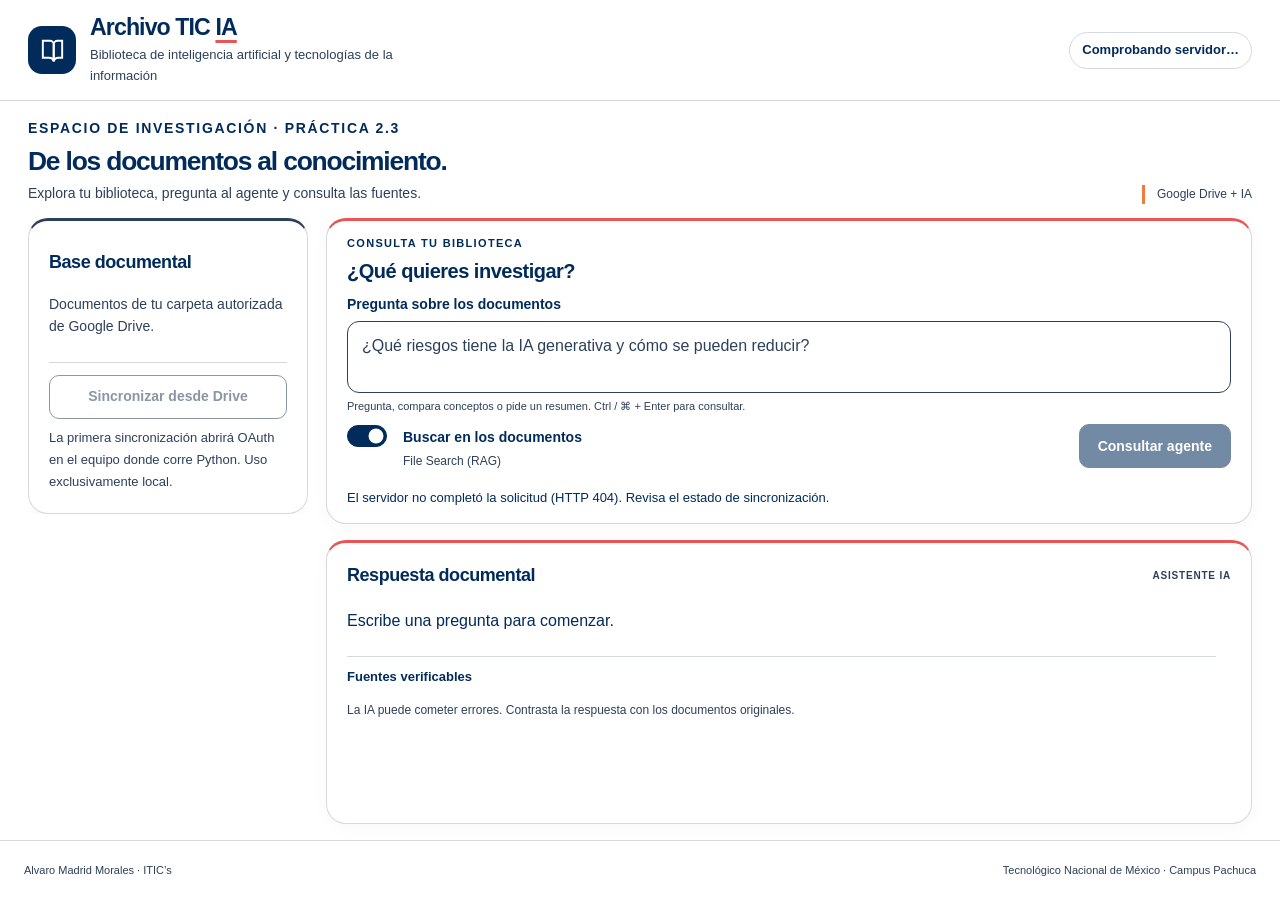
==== index.html @ 943d46ad "Remove account prompt from public UI and personalize academic footer" ====
<!doctype html>
<html lang="es">
<head>
  <meta charset="utf-8">
  <meta name="viewport" content="width=device-width, initial-scale=1">
  <meta name="color-scheme" content="light">
  <title>Archivo TIC IA | Agente documental</title>
  <link href="https://cdn.jsdelivr.net/npm/bootstrap@5.3.3/dist/css/bootstrap.min.css" rel="stylesheet">
  <link href="/assets/css/styles.css" rel="stylesheet">
</head>
<body>
  <a class="skip-link" href="#question">Saltar a la consulta</a>
  <header class="hero">
    <div class="container header-inner">
      <div class="brand"><span class="brand-mark" aria-hidden="true"><svg viewBox="0 0 24 24" fill="none" stroke="currentColor" stroke-width="1.6"><path d="M4 4h6a3 3 0 0 1 3 3v14a4 4 0 0 0-4-3H4z"/><path d="M20 4h-4a3 3 0 0 0-3 3v14a4 4 0 0 1 4-3h3z"/></svg></span><div><h1>Archivo TIC <span>IA</span></h1><p>Biblioteca de inteligencia artificial y tecnologías de la información</p></div></div>
      <span class="server-status" id="health" role="status">Comprobando servidor…</span>
    </div>
  </header>
  <main class="container workspace">
    <div class="page-intro"><div><p class="eyebrow">ESPACIO DE INVESTIGACIÓN · PRÁCTICA 2.3</p><h2>De los documentos al conocimiento.</h2><p>Explora tu biblioteca, pregunta al agente y consulta las fuentes.</p></div><span class="workspace-label">Google Drive + IA</span></div>
    <div class="workspace-grid">
      <aside class="library-column">
        <section class="card shell library" aria-labelledby="library-title">
          <div class="card-body">
            <div class="section-heading"><h2 id="library-title">Base documental</h2><span class="visually-hidden"><span id="doc-count">0</span> documentos indexados</span><button id="toggle-documents" class="documents-toggle" type="button" aria-expanded="false" aria-controls="documents" aria-label="Mostrar archivos" hidden><svg aria-hidden="true" viewBox="0 0 24 24" width="20" height="20" fill="none" stroke="currentColor" stroke-width="2"><path d="m6 9 6 6 6-6"/></svg></button></div>
            <p class="section-description">Documentos de tu carpeta autorizada de Google Drive.</p>
            <div id="documents" hidden class="doc-list" aria-label="Documentos indexados" aria-live="polite">Sin documentos indexados.</div>
            <div class="sync-area"><button type="button" id="sync" disabled class="btn btn-outline-primary w-100">Sincronizar desde Drive</button>
            <div id="sync-status" class="small mt-2" role="status" aria-live="polite"></div>
            <p id="sync-help" class="small text-secondary mt-2 mb-0">La primera sincronización abrirá OAuth en el equipo donde corre Python. Uso exclusivamente local.</p></div>
          </div>
        </section>
      </aside>
      <div class="research-column">
        <section class="card shell query-card" aria-labelledby="query-title"><div class="card-body">
          <p class="eyebrow">CONSULTA TU BIBLIOTECA</p><h2 id="query-title">¿Qué quieres investigar?</h2>
          <label class="form-label" for="question">Pregunta sobre los documentos</label>
          <textarea class="form-control" id="question" rows="4" maxlength="3000" aria-describedby="question-help" placeholder="¿Qué riesgos tiene la IA generativa y cómo se pueden reducir?" required></textarea>
          <p id="question-help" class="field-hint">Pregunta, compara conceptos o pide un resumen. <span>Ctrl / ⌘ + Enter para consultar.</span></p>
          <div class="query-actions"><div class="form-check form-switch"><input id="use-search" class="form-check-input" type="checkbox" role="switch" aria-describedby="search-help" checked><label class="form-check-label" for="use-search">Buscar en los documentos</label><p id="search-help">File Search (RAG)</p></div><button class="btn btn-primary" type="button" id="ask" disabled>Consultar agente</button></div>
          <div id="message" role="status" class="small mt-3" aria-live="polite"></div>
        </div></section>
        <section class="card shell response-card" aria-labelledby="answer-title"><div class="card-body">
          <div class="section-heading"><h2 id="answer-title">Respuesta documental</h2><span class="response-label">ASISTENTE IA</span></div>
          <span id="response-announcement" class="visually-hidden" role="status"></span>
          <div id="response-scroll" class="response-scroll" role="region" aria-label="Respuesta y fuentes" tabindex="0"><div id="answer" class="answer" aria-live="off">Escribe una pregunta para comenzar.</div>
          <div class="sources-area"><h3>Fuentes verificables</h3><ul id="sources" class="list-group list-group-flush"></ul></div>
          <p class="ai-note">La IA puede cometer errores. Contrasta la respuesta con los documentos originales.</p></div>
        </div></section>
      </div>
    </div>
  </main>
  <footer class="container site-footer"><span>Alvaro Madrid Morales · ITIC’s</span><span>Tecnológico Nacional de México · Campus Pachuca</span></footer>
  <script type="module" src="/assets/js/app.js"></script>
</body>
</html>
---- assets/css/styles.css ----
:root {
  color-scheme: light;
  --surface: #FFFFFF; --canvas: #FFFFFF; --content: #002B5B;
  --muted: #2D4059; --accent: #002B5B;
  --line: color-mix(in srgb, #2D4059 20%, #FFFFFF);
  --soft: color-mix(in srgb, #F07B3F 12%, #FFFFFF);
  --control-border: #2D4059; --danger: #002B5B;
  --turquoise: #EA5455; --mint: #2D4059; --yellow: #F07B3F;
  --coral: #EA5455; --orange: #F07B3F;
  --button-bg: #002B5B; --on-accent: #FFFFFF; --hover: #2D4059;
  --radius: 20px; --bs-body-color: var(--content); --bs-body-bg: var(--canvas);
  --bs-secondary-color: var(--muted); --bs-border-color: var(--line);
}
* { box-sizing: border-box; }
[hidden] { display: none !important; }
body { margin: 0; min-height: 100vh; background: var(--canvas); color: var(--content); font-family: -apple-system, BlinkMacSystemFont, "Segoe UI", sans-serif; font-size: 1rem; line-height: 1.6; }
.container { max-width: 1320px; padding-inline: 28px; }
a { color: var(--accent); text-underline-offset: 3px; overflow-wrap: anywhere; }
a:hover { text-decoration-thickness: 2px; }
:is(a,button,input,textarea):focus-visible { outline: 3px solid var(--accent) !important; outline-offset: 4px; box-shadow: none !important; }
.skip-link { position: absolute; top: -100px; left: 20px; padding: 12px 20px; background: var(--surface); z-index: 10; }
.skip-link:focus { top: 12px; }
.hero { background: var(--surface); border-bottom: 1px solid var(--line); }
.header-inner, .brand, .section-heading, .account-bar, .query-actions, .site-footer { display: flex; align-items: center; justify-content: space-between; gap: 20px; }
.header-inner { min-height: 112px; padding-block: 24px; flex-wrap: wrap; }
.brand { justify-content: flex-start; gap: 14px; }
.brand-mark { display: grid; place-items: center; flex: 0 0 48px; height: 48px; background: var(--content); color: var(--surface); border-radius: 14px; }
.brand-mark svg { width: 29px; height: 29px; }
.brand h1 { font-size: 1.45rem; font-weight: 750; letter-spacing: -.04em; margin: 0; }
.brand h1 span { color: var(--content); text-decoration: underline; text-decoration-color: var(--coral); text-underline-offset: 5px; text-decoration-thickness: 3px; }
.brand p { font-size: .8125rem; margin: 3px 0 0; color: var(--muted); }
.server-status { font-size: .8125rem; font-weight: 600; padding: 7px 12px; border: 1px solid var(--line); border-radius: 100px; background: var(--canvas); }
.workspace { padding-block: 40px 32px; }
.page-intro { display: flex; align-items: flex-end; justify-content: space-between; gap: 24px; margin-bottom: 28px; }
.eyebrow { color: var(--accent); font-size: .6875rem; font-weight: 750; letter-spacing: .12em; margin: 0 0 10px; }
.page-intro h2 { font-size: clamp(1.7rem, 3vw, 2.25rem); line-height: 1.2; font-weight: 700; letter-spacing: -.045em; margin: 0 0 10px; text-wrap: balance; }
.page-intro > div > p:last-child { margin: 0; color: var(--muted); }
.workspace-label { font-size: .75rem; color: var(--muted); border-left: 3px solid var(--orange); padding-left: 12px; white-space: nowrap; }
.account-bar { background: var(--surface); border: 1px solid var(--line); border-radius: 14px; padding: 12px 18px; margin-bottom: 24px; flex-wrap: wrap; font-size: .875rem; }
.account-bar form { margin: 0; }
.workspace-grid { display: grid; grid-template-columns: minmax(0, 350px) minmax(0, 1fr); gap: 24px; align-items: start; }
.research-column { display: grid; gap: 24px; min-width: 0; }
.shell { color: var(--content); background: var(--surface); border: 1px solid var(--line); border-radius: var(--radius); box-shadow: 0 4px 20px rgb(16 38 70 / 3%); overflow: hidden; }
.card-body { padding: 28px; }
.section-heading h2, .query-card h2 { font-size: 1.125rem; line-height: 1.4; font-weight: 700; letter-spacing: -.025em; margin: 0; }
.document-count { display: inline-flex; align-items: center; justify-content: center; min-width: 32px; min-height: 28px; padding: 2px 9px; border-radius: 8px; font-size: .8125rem; font-weight: 700; color: var(--accent); background: var(--yellow); }
.section-description { color: var(--muted); font-size: .875rem; line-height: 1.6; margin: 12px 0 20px; }
.doc-list { max-height: 460px; overflow: auto; scrollbar-gutter: stable; padding: 4px; margin-inline: -4px; overflow-wrap: anywhere; }
.doc-item { border-bottom: 1px solid var(--line); }
.doc-item:last-child { border-bottom: 0; }
.doc-item a { display: block; font-size: .875rem; line-height: 1.6; min-height: 44px; padding: 12px 8px; border-radius: 8px; text-decoration: none; }
.doc-item a[href]:hover { background: var(--soft); text-decoration: underline; }
.sync-area { margin-top: 24px; padding-top: 20px; border-top: 1px solid var(--line); }
.small, small { font-size: .8125rem; line-height: 1.7; }
.text-secondary { color: var(--muted) !important; }
.text-danger { color: var(--danger) !important; }
.btn { min-height: 44px; padding: 10px 18px; border-radius: 10px; font-size: .875rem; font-weight: 600; line-height: 1.5; transition: background-color 160ms, border-color 160ms; touch-action: manipulation; }
.btn-primary { --bs-btn-color: var(--on-accent); --bs-btn-bg: var(--button-bg); --bs-btn-border-color: var(--accent); --bs-btn-hover-color: var(--on-accent); --bs-btn-hover-bg: var(--hover); --bs-btn-hover-border-color: var(--hover); --bs-btn-active-color: var(--on-accent); --bs-btn-disabled-color: var(--on-accent); --bs-btn-active-bg: var(--hover); --bs-btn-active-border-color: var(--hover); --bs-btn-disabled-bg: var(--button-bg); --bs-btn-disabled-border-color: var(--button-bg); }
.btn-outline-primary { --bs-btn-color: var(--accent); --bs-btn-border-color: var(--accent); --bs-btn-hover-bg: var(--soft); --bs-btn-hover-color: var(--accent); --bs-btn-hover-border-color: var(--accent); --bs-btn-disabled-color: var(--muted); --bs-btn-disabled-border-color: var(--control-border); }
.btn-outline-secondary { --bs-btn-color: var(--muted); --bs-btn-border-color: var(--control-border); --bs-btn-hover-bg: var(--soft); --bs-btn-hover-color: var(--content); }
.btn:disabled { opacity: .55; }
.query-card { border-top: 3px solid var(--turquoise); }
.response-card { border-top: 3px solid var(--coral); }
.library { border-top: 3px solid var(--mint); }
.query-card h2 { font-size: 1.5rem; margin-bottom: 24px; }
.form-label { font-size: .875rem; font-weight: 600; margin-bottom: 10px; }
.form-control { font-size: 1rem; line-height: 1.7; color: var(--content); background: var(--canvas); border: 1px solid var(--control-border); border-radius: 12px; padding: 16px 18px; min-height: 132px; resize: none; }
.form-control:focus { color: var(--content); background: var(--surface); border-color: var(--accent); }
.form-control::placeholder { color: var(--muted); opacity: 1; }
.field-hint { color: var(--muted); font-size: .75rem; line-height: 1.7; margin: 10px 0 22px; }
.field-hint span { display: inline-block; }
.query-actions { flex-wrap: wrap; }
.form-switch { min-height: 44px; margin: 0; padding-left: 3.5em; }
.form-switch .form-check-input { width: 2.5em; height: 1.4em; margin-left: -3.5em; margin-top: 3px; background-color: var(--canvas); border-color: var(--control-border); cursor: pointer; }
.form-check-input:checked { background-color: var(--accent); border-color: var(--accent); }
.form-check-label { cursor: pointer; font-size: .875rem; font-weight: 600; padding-block: 4px; }
#search-help { margin: 0; font-size: .75rem; color: var(--muted); }
#message:empty, #sync-status:empty { display: none; }
.response-label { font-size: .625rem; font-weight: 700; letter-spacing: .08em; color: var(--muted); }
.answer { margin-top: 24px; line-height: 1.85; white-space: pre-wrap; overflow-wrap: anywhere; max-width: 75ch; min-height: 64px; }
.sources-area { margin-top: 24px; padding-top: 20px; border-top: 1px solid var(--line); }
.sources-area h3 { font-size: .8125rem; font-weight: 700; margin: 0 0 6px; }
.list-group-item { color: var(--content); background: transparent; border-color: var(--line); font-size: .875rem; padding-block: 12px; }
.list-group-item a { display: inline-block; padding-block: 8px; }
.ai-note { font-size: .75rem; color: var(--muted); margin: 18px 0 0; }
.site-footer { padding-block: 0 28px; flex-wrap: wrap; color: var(--muted); font-size: .75rem; gap: 8px 24px; }
@media (max-width: 991px) { .workspace-grid { grid-template-columns: minmax(0, 290px) minmax(0, 1fr); gap: 20px; } .card-body { padding: 22px; } .workspace-label { display: none; } }
@media (max-width: 767px) {
  .container { padding-inline: 20px; } .header-inner { min-height: 0; gap: 16px; } .brand p { max-width: 28ch; } .brand-mark { flex-basis: 42px; height: 42px; }
  .workspace { padding-top: 28px; } .page-intro { margin-bottom: 24px; } .workspace-grid { display: flex; flex-direction: column; } .research-column, .library-column { width: 100%; }
  .doc-list { max-height: 280px; } .card-body { padding: 22px; } .page-intro h2 { font-size: 1.9rem; }
  .query-actions { align-items: stretch; gap: 20px; } .query-actions > .btn { width: 100%; } .response-label { white-space: nowrap; text-align: right; }
  .site-footer { display: block; } .site-footer span { display: block; margin-top: 8px; }
}
@media (prefers-reduced-motion: reduce) { *, *::before, *::after { transition: none !important; animation: none !important; scroll-behavior: auto !important; } }
@media (forced-colors: active) { .shell, .btn, .form-control { border: 1px solid CanvasText; } :focus-visible { outline-color: Highlight !important; } }

/* The footer owns a reserved viewport row; long content scrolls in its panel. */
body { padding-bottom: 72px; }
.site-footer { position: fixed; inset: auto 0 0; z-index: 5; max-width: none; min-height: 60px; padding: 12px max(24px, calc((100vw - 1264px) / 2)); background: var(--surface); border-top: 1px solid var(--line); }
.response-scroll { overflow-y: auto; overscroll-behavior: contain; scrollbar-gutter: stable; max-height: 440px; padding: 4px; margin-inline: -4px; overflow-anchor: none; }
.response-scroll:focus-visible { outline: 3px solid var(--accent); outline-offset: -3px; }
.answer.is-waiting { display: flex; align-items: center; gap: 12px; color: var(--muted); }
.typing-dots { display: inline-flex; gap: 5px; }
.typing-dots i { width: 6px; height: 6px; border-radius: 50%; background: var(--coral); animation: typing-pulse 1.2s ease-in-out infinite; }
.typing-dots i:nth-child(2) { animation-delay: .15s; }
.typing-dots i:nth-child(3) { animation-delay: .3s; }
.answer.is-writing::after { content: ''; display: inline-block; width: 2px; height: 1em; margin-left: 3px; background: var(--accent); vertical-align: text-bottom; }
@keyframes typing-pulse { 0%, 80%, 100% { opacity: .35; } 40% { opacity: 1; } }
@media (min-width: 700px) and (min-height: 680px) {
  body { height: 100dvh; overflow: hidden; display: flex; flex-direction: column; padding-bottom: 60px; }
  .hero { flex: 0 0 auto; }
  .header-inner { min-height: 80px; padding-block: 14px; }
  .workspace { display: flex; flex: 1 1 auto; min-height: 0; flex-direction: column; padding-block: 16px; }
  .page-intro { margin-bottom: 14px; gap: 12px; flex-shrink: 0; }
  .page-intro h2 { font-size: 1.65rem; margin-bottom: 4px; }
  .page-intro p { font-size: .875rem; }
  .eyebrow { margin-bottom: 6px; }
  .account-bar { padding-block: 6px; margin-bottom: 12px; flex-shrink: 0; }
  .workspace-grid { display: grid; grid-template-columns: minmax(0, 280px) minmax(0, 1fr); flex: 1 1 auto; min-height: 0; gap: 18px; align-items: stretch; }
  .library-column { min-height: 0; }
  .library { height: 100%; }
  .library .card-body { display: flex; flex-direction: column; min-height: 0; }
  .card-body { padding: 20px; }
  .section-description { margin: 8px 0 12px; }
  .doc-list { flex: 1 1 auto; min-height: 50px; max-height: none; }
  .sync-area { flex: 0 0 auto; margin-top: 12px; padding-top: 12px; }
  #sync-status { max-height: 75px; overflow-y: auto; }
  .research-column { display: grid; grid-template-rows: auto minmax(0, 1fr); gap: 16px; min-height: 0; }
  .query-card h2 { font-size: 1.25rem; margin-bottom: 10px; }
  .query-card .form-label { margin-bottom: 6px; }
  .form-control { min-height: 80px; height: 88px; padding: 10px 14px; }
  .field-hint { margin: 6px 0 10px; font-size: .6875rem; }
  .query-actions { gap: 8px; }
  .query-actions > .btn { width: auto; }
  .response-card, .response-card .card-body { min-height: 0; }
  .response-card .card-body { display: flex; flex-direction: column; }
  .response-card .section-heading { flex-shrink: 0; }
  .response-scroll { flex: 1 1 auto; min-height: 0; max-height: none; margin-top: 10px; }
  .answer { margin-top: 4px; min-height: 36px; }
  .sources-area { margin-top: 14px; padding-top: 12px; }
  .ai-note { margin-top: 10px; }
  .site-footer { min-height: 60px; font-size: .6875rem; }
}
@media (min-width: 700px) and (max-width: 991px) and (min-height: 680px) {
  .workspace-grid { grid-template-columns: minmax(0, 230px) minmax(0, 1fr); gap: 14px; }
  .card-body { padding: 16px; }
  .page-intro h2 { font-size: 1.4rem; }
  .field-hint span { display: none; }
  .site-footer { display: flex; }
}
@media (max-width: 699px), (max-height: 679px) {
  .site-footer { min-height: 72px; font-size: .6875rem; padding: 8px 20px; }
}
@media (prefers-reduced-motion: reduce) { .typing-dots i { animation: none; opacity: 1; } }

@media (max-width: 699px) { body { padding-bottom: 108px; } }

@media (min-width: 700px) and (min-height: 680px) {
  .query-card .card-body { padding-block: 14px; }
  .query-card .eyebrow { margin-bottom: 4px; }
  .query-card h2 { margin-bottom: 6px; }
  .form-control { min-height: 72px; height: 72px; }
  .field-hint { margin-block: 4px 6px; }
}

/* Compact library, with an optional accessible document disclosure. */
.documents-toggle { display: inline-grid; place-items: center; flex: 0 0 44px; width: 44px; height: 44px; padding: 0; border: 1px solid var(--line); border-radius: 10px; background: var(--surface); color: var(--accent); cursor: pointer; }
.documents-toggle:hover { background: var(--soft); }
.documents-toggle[aria-expanded="true"] svg { transform: rotate(180deg); }
.library { height: auto; }
.library-column { align-self: start; max-height: 100%; overflow-y: auto; }
.library .section-heading { min-height: 44px; }
@media (min-width: 700px) and (min-height: 680px) {
  .library { height: auto; max-height: 100%; }
  .library-column { height: auto; max-height: 100%; }
  .library .doc-list { flex: 0 1 auto; min-height: 0; max-height: min(240px, 28dvh); }
}
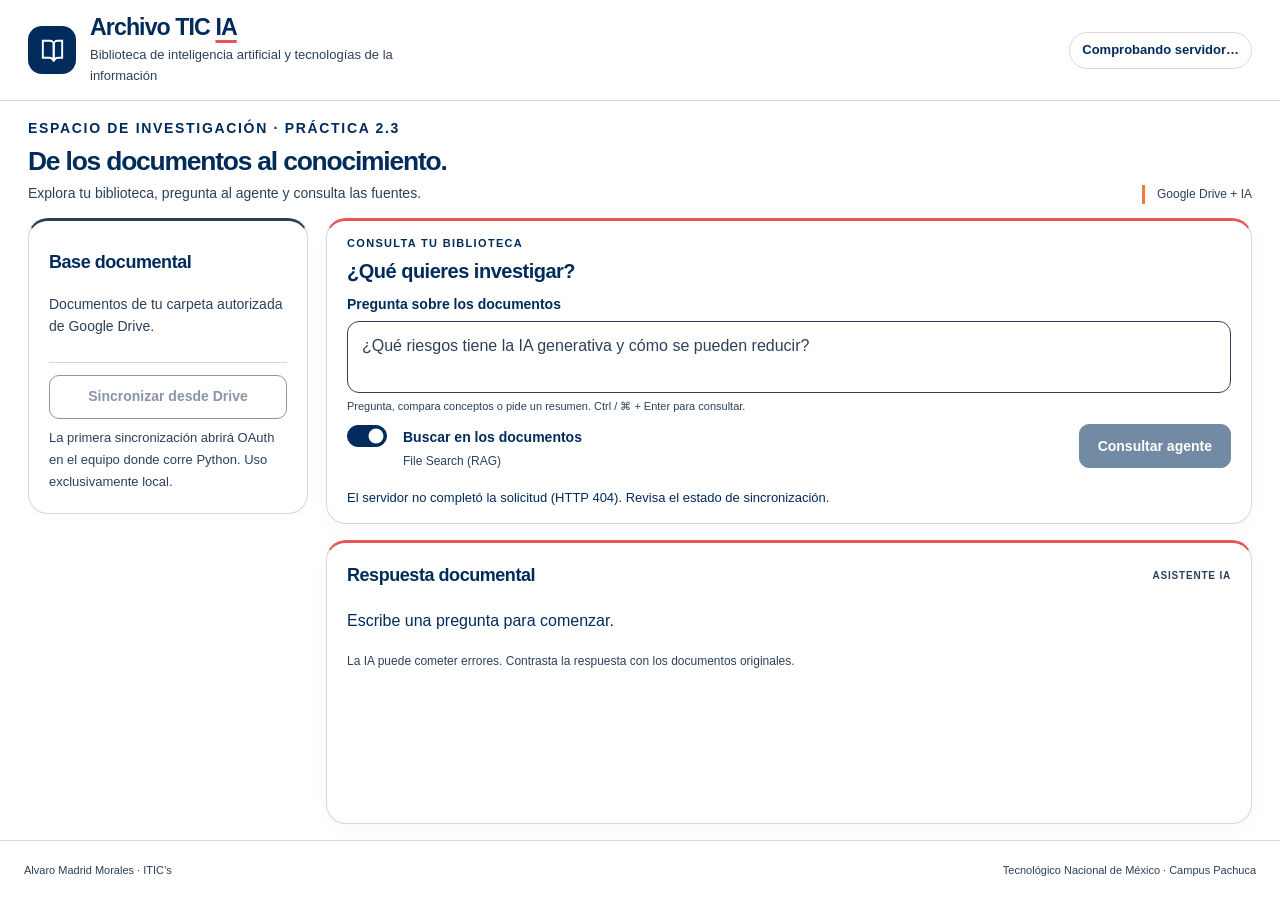
==== commit 6aff6855: "Require verified RAG citations and keep answers concise" ====
--- a/index.html
+++ b/index.html
@@ -5,6 +5,7 @@
   <meta name="viewport" content="width=device-width, initial-scale=1">
   <meta name="color-scheme" content="light">
   <title>Archivo TIC IA | Agente documental</title>
+  <link rel="icon" type="image/svg+xml" sizes="any" href="/assets/icons/favicon.svg">
   <link href="https://cdn.jsdelivr.net/npm/bootstrap@5.3.3/dist/css/bootstrap.min.css" rel="stylesheet">
   <link href="/assets/css/styles.css" rel="stylesheet">
 </head>
@@ -44,7 +45,7 @@
           <div class="section-heading"><h2 id="answer-title">Respuesta documental</h2><span class="response-label">ASISTENTE IA</span></div>
           <span id="response-announcement" class="visually-hidden" role="status"></span>
           <div id="response-scroll" class="response-scroll" role="region" aria-label="Respuesta y fuentes" tabindex="0"><div id="answer" class="answer" aria-live="off">Escribe una pregunta para comenzar.</div>
-          <div class="sources-area"><h3>Fuentes verificables</h3><ul id="sources" class="list-group list-group-flush"></ul></div>
+          <div id="sources-area" class="sources-area" hidden><h3>Fuentes verificables</h3><ul id="sources" class="list-group list-group-flush"></ul></div>
           <p class="ai-note">La IA puede cometer errores. Contrasta la respuesta con los documentos originales.</p></div>
         </div></section>
       </div>
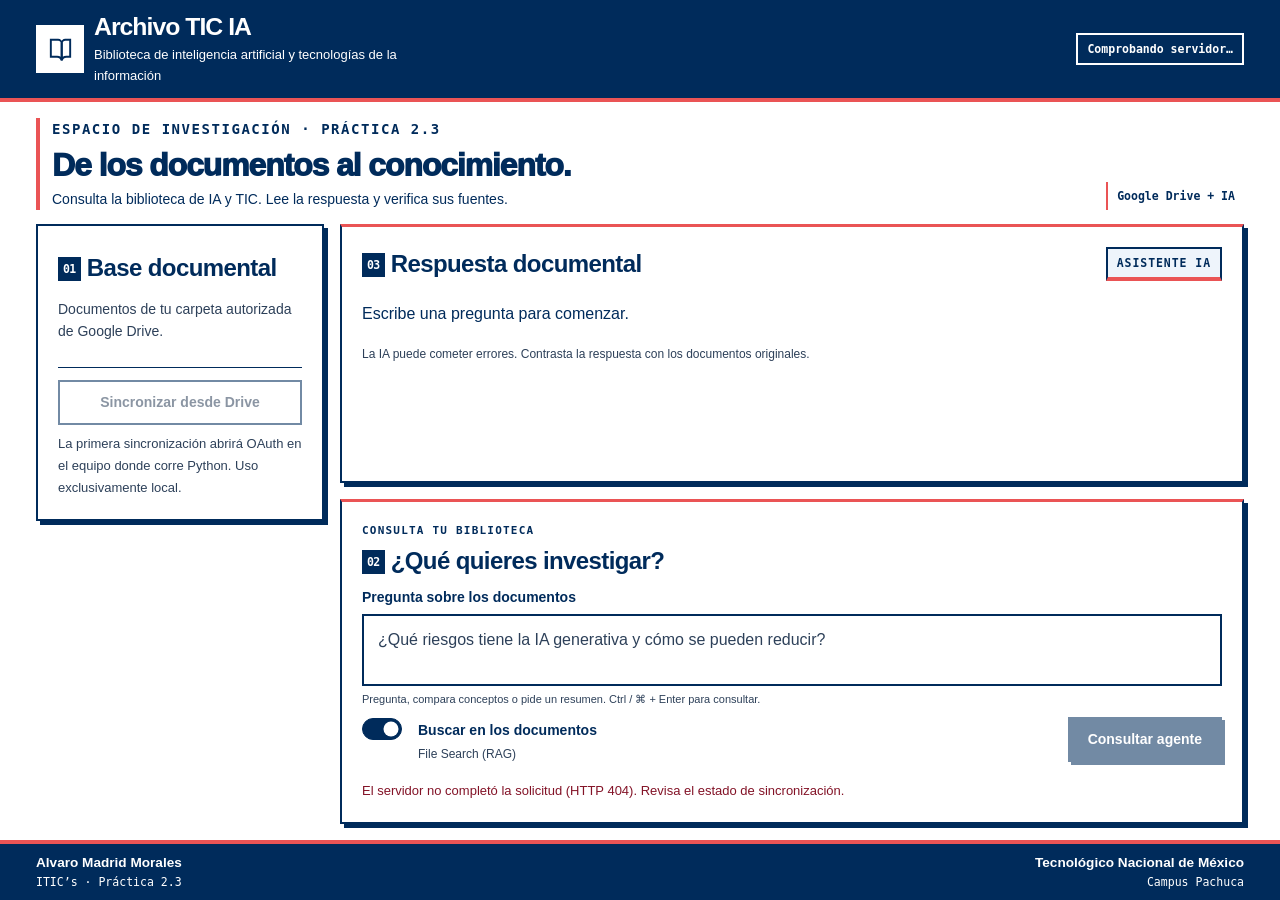
==== commit 3ab15ba3: "Publish responsive brutalist workspace and preserve classic view" ====
--- a/index.html
+++ b/index.html
@@ -4,13 +4,15 @@
   <meta charset="utf-8">
   <meta name="viewport" content="width=device-width, initial-scale=1">
   <meta name="color-scheme" content="light">
-  <title>Archivo TIC IA | Agente documental</title>
+  <title>Archivo TIC IA | Edición brutalista</title>
   <link rel="icon" type="image/svg+xml" sizes="any" href="/assets/icons/favicon.svg">
   <link href="https://cdn.jsdelivr.net/npm/bootstrap@5.3.3/dist/css/bootstrap.min.css" rel="stylesheet">
   <link href="/assets/css/styles.css" rel="stylesheet">
+  <link href="/assets/css/brutalista.css" rel="stylesheet">
 </head>
-<body>
+<body class="brutal">
   <a class="skip-link" href="#question">Saltar a la consulta</a>
+  <div class="app-frame">
   <header class="hero">
     <div class="container header-inner">
       <div class="brand"><span class="brand-mark" aria-hidden="true"><svg viewBox="0 0 24 24" fill="none" stroke="currentColor" stroke-width="1.6"><path d="M4 4h6a3 3 0 0 1 3 3v14a4 4 0 0 0-4-3H4z"/><path d="M20 4h-4a3 3 0 0 0-3 3v14a4 4 0 0 1 4-3h3z"/></svg></span><div><h1>Archivo TIC <span>IA</span></h1><p>Biblioteca de inteligencia artificial y tecnologías de la información</p></div></div>
@@ -18,12 +20,12 @@
     </div>
   </header>
   <main class="container workspace">
-    <div class="page-intro"><div><p class="eyebrow">ESPACIO DE INVESTIGACIÓN · PRÁCTICA 2.3</p><h2>De los documentos al conocimiento.</h2><p>Explora tu biblioteca, pregunta al agente y consulta las fuentes.</p></div><span class="workspace-label">Google Drive + IA</span></div>
+    <div class="page-intro"><div><p class="eyebrow">ESPACIO DE INVESTIGACIÓN · PRÁCTICA 2.3</p><h2>De los documentos al conocimiento.</h2><p>Consulta la biblioteca de IA y TIC. Lee la respuesta y verifica sus fuentes.</p></div><span class="workspace-label">Google Drive + IA</span></div>
     <div class="workspace-grid">
       <aside class="library-column">
         <section class="card shell library" aria-labelledby="library-title">
           <div class="card-body">
-            <div class="section-heading"><h2 id="library-title">Base documental</h2><span class="visually-hidden"><span id="doc-count">0</span> documentos indexados</span><button id="toggle-documents" class="documents-toggle" type="button" aria-expanded="false" aria-controls="documents" aria-label="Mostrar archivos" hidden><svg aria-hidden="true" viewBox="0 0 24 24" width="20" height="20" fill="none" stroke="currentColor" stroke-width="2"><path d="m6 9 6 6 6-6"/></svg></button></div>
+            <div class="section-heading"><h2 id="library-title"><span class="panel-index" aria-hidden="true">01</span> Base documental</h2><span class="visually-hidden"><span id="doc-count">0</span> documentos indexados</span><button id="toggle-documents" class="documents-toggle" type="button" aria-expanded="false" aria-controls="documents" aria-label="Mostrar archivos" hidden><svg aria-hidden="true" viewBox="0 0 24 24" width="20" height="20" fill="none" stroke="currentColor" stroke-width="2"><path d="m6 9 6 6 6-6"/></svg></button></div>
             <p class="section-description">Documentos de tu carpeta autorizada de Google Drive.</p>
             <div id="documents" hidden class="doc-list" aria-label="Documentos indexados" aria-live="polite">Sin documentos indexados.</div>
             <div class="sync-area"><button type="button" id="sync" disabled class="btn btn-outline-primary w-100">Sincronizar desde Drive</button>
@@ -33,25 +35,31 @@
         </section>
       </aside>
       <div class="research-column">
+        <section class="card shell response-card" aria-labelledby="answer-title"><div class="card-body">
+          <div class="section-heading"><h2 id="answer-title"><span class="panel-index" aria-hidden="true">03</span> Respuesta documental</h2><span class="response-label">ASISTENTE IA</span></div>
+          <span id="response-announcement" class="visually-hidden" role="status"></span>
+          <div id="response-scroll" class="response-scroll" role="region" aria-label="Respuesta y fuentes" tabindex="0"><div id="answer" class="answer" aria-live="off">Escribe una pregunta para comenzar.</div>
+          <div id="sources-area" class="sources-area" hidden><h3>Fuentes verificables</h3><ul id="sources" class="list-group list-group-flush"></ul></div>
+          <p class="ai-note">La IA puede cometer errores. Contrasta la respuesta con los documentos originales.</p></div>
+        </div></section>
         <section class="card shell query-card" aria-labelledby="query-title"><div class="card-body">
-          <p class="eyebrow">CONSULTA TU BIBLIOTECA</p><h2 id="query-title">¿Qué quieres investigar?</h2>
+          <p class="eyebrow">CONSULTA TU BIBLIOTECA</p><h2 id="query-title"><span class="panel-index" aria-hidden="true">02</span> ¿Qué quieres investigar?</h2>
           <label class="form-label" for="question">Pregunta sobre los documentos</label>
           <textarea class="form-control" id="question" rows="4" maxlength="3000" aria-describedby="question-help" placeholder="¿Qué riesgos tiene la IA generativa y cómo se pueden reducir?" required></textarea>
           <p id="question-help" class="field-hint">Pregunta, compara conceptos o pide un resumen. <span>Ctrl / ⌘ + Enter para consultar.</span></p>
           <div class="query-actions"><div class="form-check form-switch"><input id="use-search" class="form-check-input" type="checkbox" role="switch" aria-describedby="search-help" checked><label class="form-check-label" for="use-search">Buscar en los documentos</label><p id="search-help">File Search (RAG)</p></div><button class="btn btn-primary" type="button" id="ask" disabled>Consultar agente</button></div>
           <div id="message" role="status" class="small mt-3" aria-live="polite"></div>
         </div></section>
-        <section class="card shell response-card" aria-labelledby="answer-title"><div class="card-body">
-          <div class="section-heading"><h2 id="answer-title">Respuesta documental</h2><span class="response-label">ASISTENTE IA</span></div>
-          <span id="response-announcement" class="visually-hidden" role="status"></span>
-          <div id="response-scroll" class="response-scroll" role="region" aria-label="Respuesta y fuentes" tabindex="0"><div id="answer" class="answer" aria-live="off">Escribe una pregunta para comenzar.</div>
-          <div id="sources-area" class="sources-area" hidden><h3>Fuentes verificables</h3><ul id="sources" class="list-group list-group-flush"></ul></div>
-          <p class="ai-note">La IA puede cometer errores. Contrasta la respuesta con los documentos originales.</p></div>
-        </div></section>
       </div>
     </div>
   </main>
-  <footer class="container site-footer"><span>Alvaro Madrid Morales · ITIC’s</span><span>Tecnológico Nacional de México · Campus Pachuca</span></footer>
+  <footer class="site-footer">
+    <div class="container footer-inner">
+      <div class="footer-credit"><strong>Alvaro Madrid Morales</strong><span>ITIC’s · Práctica 2.3</span></div>
+      <div class="footer-institution"><strong>Tecnológico Nacional de México</strong><span>Campus Pachuca</span></div>
+    </div>
+  </footer>
+  </div>
   <script type="module" src="/assets/js/app.js"></script>
 </body>
 </html>
--- a/assets/css/brutalista.css
+++ b/assets/css/brutalista.css
@@ -0,0 +1,137 @@
+/* Alternative skin. The main page never loads this stylesheet. */
+body.brutal {
+  --surface:#ffffff; --canvas:#f4f7fb; --content:#002B5B; --muted:#2D4059;
+  --accent:#002B5B; --line:#002B5B; --control-border:#002B5B;
+  --soft:#eef4fb; --danger:#831327; --button-bg:#002B5B; --on-accent:#ffffff;
+  --hover:#2D4059; --coral:#002B5B; --orange:#EA5455;
+  --mono: ui-monospace, Consolas, monospace;
+  display:flex; flex-direction:column; height:auto; min-height:100dvh; overflow:visible;
+  padding:0; font-family:Arial,sans-serif;
+}
+.brutal .container { width:100%; max-width:1240px; padding-inline:clamp(14px,3vw,36px); }
+.brutal .hero { border-bottom:3px solid; background:var(--surface); }
+.brutal .header-inner { min-height:72px; padding-block:12px; gap:12px; }
+.brutal .brand { min-width:0; gap:10px; }
+.brutal .brand-mark { border-radius:0; background:var(--button-bg); color:var(--surface); border:2px solid var(--content); }
+.brutal .brand h1 { font-weight:900; font-size:clamp(1.15rem,2.6vw,1.55rem); }
+.brutal .brand h1 span { text-decoration:none; }
+.brutal .brand p { max-width:none; }
+.brutal .server-status,.brutal .workspace-label,.brutal .response-label {
+  border:2px solid var(--content); border-radius:0; padding:6px 9px;
+  background:var(--soft); color:var(--content); font:700 .72rem/1.4 var(--mono);
+}
+.brutal .workspace { flex:1; min-height:auto; padding-block:20px 32px; }
+.brutal .page-intro { padding:clamp(16px,3vw,30px); border:3px solid; border-left:10px solid var(--orange); background:var(--surface); margin-bottom:22px; align-items:end; }
+.brutal .page-intro h2 { font-size:clamp(2.1rem,7.3vw,6rem); font-weight:950; line-height:.91; letter-spacing:-.075em; margin:12px 0; overflow-wrap:anywhere; }
+.brutal .page-intro p:last-child { color:var(--content); }
+.brutal .workspace-label { background:var(--surface); display:block; flex:none; }
+.brutal .eyebrow { font-family:var(--mono); letter-spacing:.11em; }
+.brutal .workspace-grid { display:grid; grid-template-columns:minmax(0,1fr); gap:16px; min-height:0; flex:none; }
+.brutal .library-column,.brutal .research-column { min-width:0; width:auto; max-height:none; overflow:visible; }
+.brutal .research-column { display:grid; grid-template-rows:auto auto; gap:16px; }
+.brutal .shell { border:2px solid; border-radius:0; box-shadow:4px 4px 0 var(--content); height:auto; max-height:none; }
+.brutal .card-body,.brutal .query-card .card-body { padding:clamp(13px,2vw,20px); }
+.brutal .section-heading { gap:8px; flex-wrap:wrap; }
+.brutal .section-heading h2,.brutal .query-card h2 { font-size:clamp(1.1rem,2.4vw,1.5rem); font-weight:900; }
+.brutal .panel-index { background:var(--content); color:var(--surface); font:700 .72rem/1 var(--mono); padding:5px; vertical-align:middle; }
+.brutal .documents-toggle,.brutal .btn,.brutal .form-control { border:2px solid var(--content); border-radius:0; }
+.brutal .form-control { min-height:100px; height:auto; background:var(--surface); }
+.brutal .btn-primary { box-shadow:3px 3px 0 var(--content); font-weight:800; }
+.brutal .btn:hover:not(:disabled) { border-color:var(--content); }
+.brutal .form-check-input:checked { background-color:var(--content); border-color:var(--content); }
+.brutal .query-actions { gap:12px; }
+.brutal .answer,.brutal .doc-list,.brutal .sources-area { overflow-wrap:anywhere; }
+.brutal .response-scroll { max-height:min(480px,60dvh); }
+.brutal .response-card { min-height:200px; }
+.brutal .site-footer { position:static; z-index:auto; max-width:none; padding-block:14px; border-top:3px solid; font:700 .73rem/1.5 var(--mono); }
+.brutal :focus-visible { outline:3px dashed var(--accent) !important; outline-offset:3px; }
+@media (min-width: 48rem) {
+  .brutal .workspace-grid { grid-template-columns:minmax(13rem, .85fr) minmax(0, 2.15fr); align-items:start; gap:20px; }
+}
+@media (max-width: 35rem) {
+  .brutal .workspace-label { display:none; }
+  .brutal .query-actions > .btn { width:100%; }
+}
+@media (forced-colors: active) { .brutal :focus-visible { outline-color:Highlight !important; } }
+
+.brutal .page-intro h2 { color:var(--content); }
+.brutal .response-label { border-bottom:4px solid var(--orange); }
+.brutal .btn-primary { color:var(--on-accent); }
+
+
+body.brutal {
+  display:grid; grid-template-rows:minmax(0,1fr);
+  height:100vh; height:100dvh; min-height:0; padding:0; overflow:hidden;
+  --canvas:#ffffff;
+}
+.brutal .app-frame {
+  display:grid; grid-template-rows:auto minmax(0,1fr) auto;
+  min-width:0; min-height:0; background:var(--surface);
+}
+.brutal .container { max-width:1320px; }
+.brutal .hero { border-bottom:2px solid var(--content); }
+.brutal .header-inner { min-height:64px; }
+.brutal .app-frame > .workspace {
+  min-height:0; display:flex; flex-direction:column; overflow:auto;
+  overscroll-behavior:contain; padding-block:16px;
+}
+.brutal .page-intro {
+  flex:none; margin-bottom:14px; padding:0 0 0 12px;
+  border:0; border-left:4px solid var(--orange);
+}
+.brutal .page-intro h2 {
+  font-size:clamp(1.4rem,3vw,2rem); line-height:1.15;
+  letter-spacing:-.035em; margin:4px 0;
+}
+.brutal .workspace-label { border:0; border-left:2px solid var(--orange); }
+.brutal .workspace-grid { flex:1; gap:16px; }
+.brutal .research-column { grid-template-rows:minmax(150px,1fr) auto; }
+.brutal .response-card { min-height:150px; border-top:3px solid var(--orange); }
+.brutal .query-card { border-top:3px solid var(--orange); }
+.brutal .form-control { min-height:72px; height:72px; }
+.brutal .library .section-heading { flex-wrap:nowrap; }
+.brutal .site-footer { position:static; margin:0; min-height:0; padding-block:10px; border-top:2px solid var(--content); }
+@media (min-width:48rem) {
+  .brutal .workspace-grid { grid-template-columns:minmax(13rem, 18rem) minmax(0,1fr); align-items:stretch; }
+  .brutal .research-column { min-height:0; }
+}
+@media (max-width:35rem), (max-height:540px) {
+  .brutal .header-inner { min-height:0; padding-block:8px; }
+  .brutal .brand p { display:none; }
+  .brutal .site-footer { padding-block:7px; font-size:.68rem; }
+  .brutal .site-footer span { margin:0; }
+}
+
+.brutal .app-frame > .site-footer {
+  display:block; padding:0; border-top:4px solid var(--orange);
+  background:var(--content); color:var(--surface);
+}
+.brutal .footer-inner {
+  display:grid; grid-template-columns:minmax(0,1fr) minmax(0,1fr);
+  gap:8px 20px; padding-block:10px;
+}
+.brutal .footer-inner strong { display:block; font:700 .85rem/1.3 Arial,sans-serif; }
+.brutal .footer-inner span { display:block; margin:3px 0 0; font:400 .72rem/1.3 var(--mono); }
+.brutal .footer-institution { text-align:right; }
+@media (max-width:30rem) {
+  .brutal .footer-inner { grid-template-columns:minmax(0,1fr); gap:5px; padding-block:7px; }
+  .brutal .footer-institution { text-align:left; }
+}
+@media (max-height:540px) and (orientation:landscape) {
+  .brutal .footer-inner { padding-block:5px; }
+}
+
+.brutal .app-frame > .hero {
+  color:var(--surface); background:var(--content); border-bottom:4px solid var(--orange);
+}
+.brutal .hero .brand h1 span,.brutal .hero .brand p { color:var(--surface); }
+.brutal .hero .brand-mark {
+  background:var(--surface); color:var(--content); border-color:var(--surface);
+}
+.brutal .hero .server-status {
+  color:var(--surface); background:transparent; border-color:var(--surface);
+}
+@media (max-width:35rem) {
+  .brutal .hero .header-inner { gap:8px; }
+  .brutal .hero .server-status { padding:4px 6px; }
+}
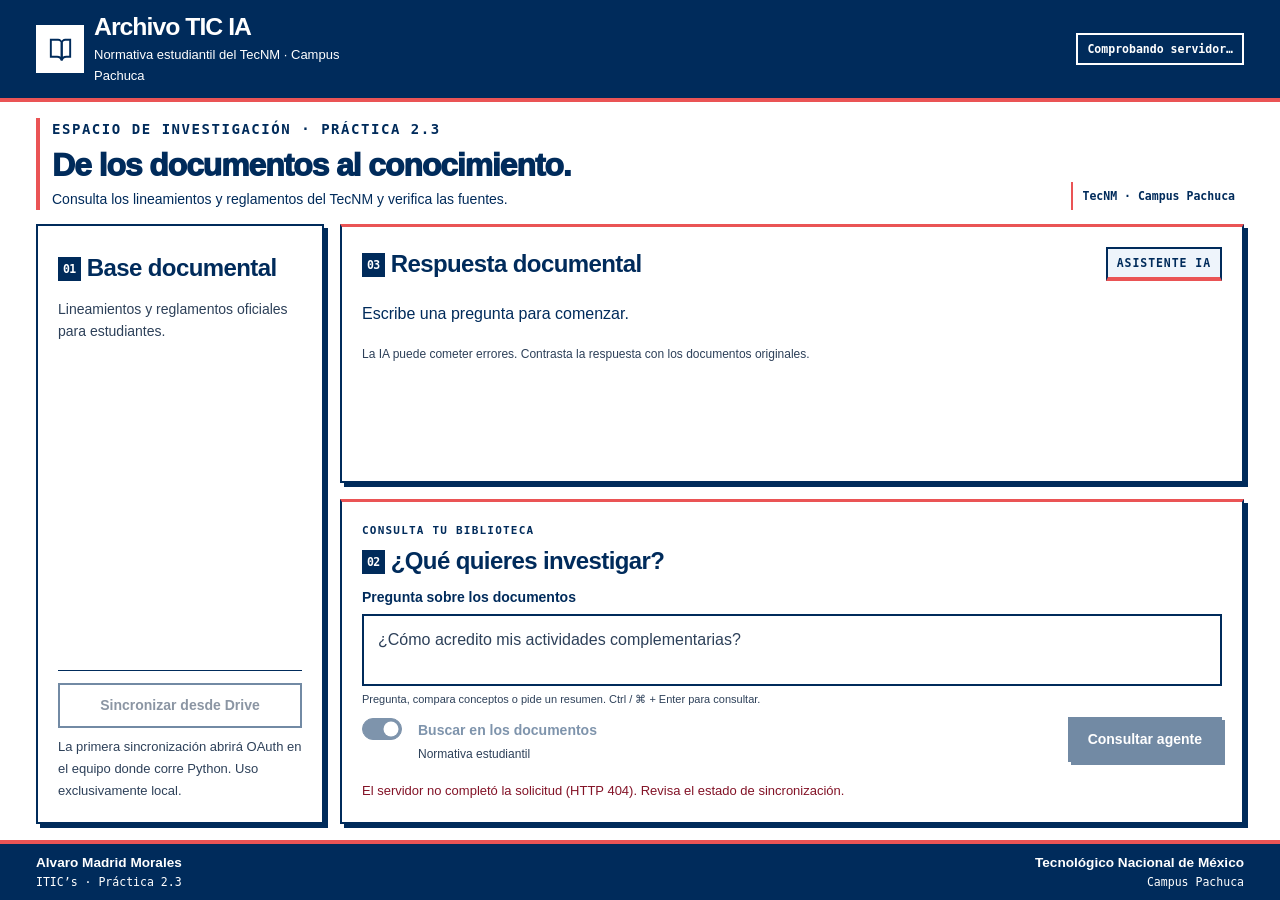
==== commit 74b03d0e: "Switch public library to TecNM student regulations" ====
--- a/index.html
+++ b/index.html
@@ -15,18 +15,18 @@
   <div class="app-frame">
   <header class="hero">
     <div class="container header-inner">
-      <div class="brand"><span class="brand-mark" aria-hidden="true"><svg viewBox="0 0 24 24" fill="none" stroke="currentColor" stroke-width="1.6"><path d="M4 4h6a3 3 0 0 1 3 3v14a4 4 0 0 0-4-3H4z"/><path d="M20 4h-4a3 3 0 0 0-3 3v14a4 4 0 0 1 4-3h3z"/></svg></span><div><h1>Archivo TIC <span>IA</span></h1><p>Biblioteca de inteligencia artificial y tecnologías de la información</p></div></div>
+      <div class="brand"><span class="brand-mark" aria-hidden="true"><svg viewBox="0 0 24 24" fill="none" stroke="currentColor" stroke-width="1.6"><path d="M4 4h6a3 3 0 0 1 3 3v14a4 4 0 0 0-4-3H4z"/><path d="M20 4h-4a3 3 0 0 0-3 3v14a4 4 0 0 1 4-3h3z"/></svg></span><div><h1>Archivo TIC <span>IA</span></h1><p>Normativa estudiantil del TecNM · Campus Pachuca</p></div></div>
       <span class="server-status" id="health" role="status">Comprobando servidor…</span>
     </div>
   </header>
   <main class="container workspace">
-    <div class="page-intro"><div><p class="eyebrow">ESPACIO DE INVESTIGACIÓN · PRÁCTICA 2.3</p><h2>De los documentos al conocimiento.</h2><p>Consulta la biblioteca de IA y TIC. Lee la respuesta y verifica sus fuentes.</p></div><span class="workspace-label">Google Drive + IA</span></div>
+    <div class="page-intro"><div><p class="eyebrow">ESPACIO DE INVESTIGACIÓN · PRÁCTICA 2.3</p><h2>De los documentos al conocimiento.</h2><p>Consulta los lineamientos y reglamentos del TecNM y verifica las fuentes.</p></div><span class="workspace-label">TecNM · Campus Pachuca</span></div>
     <div class="workspace-grid">
       <aside class="library-column">
         <section class="card shell library" aria-labelledby="library-title">
           <div class="card-body">
             <div class="section-heading"><h2 id="library-title"><span class="panel-index" aria-hidden="true">01</span> Base documental</h2><span class="visually-hidden"><span id="doc-count">0</span> documentos indexados</span><button id="toggle-documents" class="documents-toggle" type="button" aria-expanded="false" aria-controls="documents" aria-label="Mostrar archivos" hidden><svg aria-hidden="true" viewBox="0 0 24 24" width="20" height="20" fill="none" stroke="currentColor" stroke-width="2"><path d="m6 9 6 6 6-6"/></svg></button></div>
-            <p class="section-description">Documentos de tu carpeta autorizada de Google Drive.</p>
+            <p class="section-description">Lineamientos y reglamentos oficiales para estudiantes.</p>
             <div id="documents" hidden class="doc-list" aria-label="Documentos indexados" aria-live="polite">Sin documentos indexados.</div>
             <div class="sync-area"><button type="button" id="sync" disabled class="btn btn-outline-primary w-100">Sincronizar desde Drive</button>
             <div id="sync-status" class="small mt-2" role="status" aria-live="polite"></div>
@@ -45,9 +45,9 @@
         <section class="card shell query-card" aria-labelledby="query-title"><div class="card-body">
           <p class="eyebrow">CONSULTA TU BIBLIOTECA</p><h2 id="query-title"><span class="panel-index" aria-hidden="true">02</span> ¿Qué quieres investigar?</h2>
           <label class="form-label" for="question">Pregunta sobre los documentos</label>
-          <textarea class="form-control" id="question" rows="4" maxlength="3000" aria-describedby="question-help" placeholder="¿Qué riesgos tiene la IA generativa y cómo se pueden reducir?" required></textarea>
+          <textarea class="form-control" id="question" rows="4" maxlength="3000" aria-describedby="question-help" placeholder="¿Cómo acredito mis actividades complementarias?" required></textarea>
           <p id="question-help" class="field-hint">Pregunta, compara conceptos o pide un resumen. <span>Ctrl / ⌘ + Enter para consultar.</span></p>
-          <div class="query-actions"><div class="form-check form-switch"><input id="use-search" class="form-check-input" type="checkbox" role="switch" aria-describedby="search-help" checked><label class="form-check-label" for="use-search">Buscar en los documentos</label><p id="search-help">File Search (RAG)</p></div><button class="btn btn-primary" type="button" id="ask" disabled>Consultar agente</button></div>
+          <div class="query-actions"><div class="form-check form-switch"><input id="use-search" class="form-check-input" type="checkbox" role="switch" aria-describedby="search-help" checked disabled><label class="form-check-label" for="use-search">Buscar en los documentos</label><p id="search-help">Normativa estudiantil</p></div><button class="btn btn-primary" type="button" id="ask" disabled>Consultar agente</button></div>
           <div id="message" role="status" class="small mt-3" aria-live="polite"></div>
         </div></section>
       </div>
@@ -63,3 +63,4 @@
   <script type="module" src="/assets/js/app.js"></script>
 </body>
 </html>
+
--- a/assets/css/brutalista.css
+++ b/assets/css/brutalista.css
@@ -135,3 +135,14 @@
   .brutal .hero .header-inner { gap:8px; }
   .brutal .hero .server-status { padding:4px 6px; }
 }
+
+@media (min-width:48rem) {
+  .brutal .workspace-grid > .library-column { align-self:stretch; display:flex; }
+  .brutal .library-column > .library { width:100%; max-height:none; }
+}
+
+@media (min-width:48rem) {
+  .brutal .library > .card-body { min-height:0; flex:1; display:flex; flex-direction:column; }
+  .brutal .library .doc-list { flex:1 1 0; min-height:7rem; max-height:none; overflow-y:auto; }
+  .brutal .library .sync-area { flex:none; margin-top:auto; }
+}
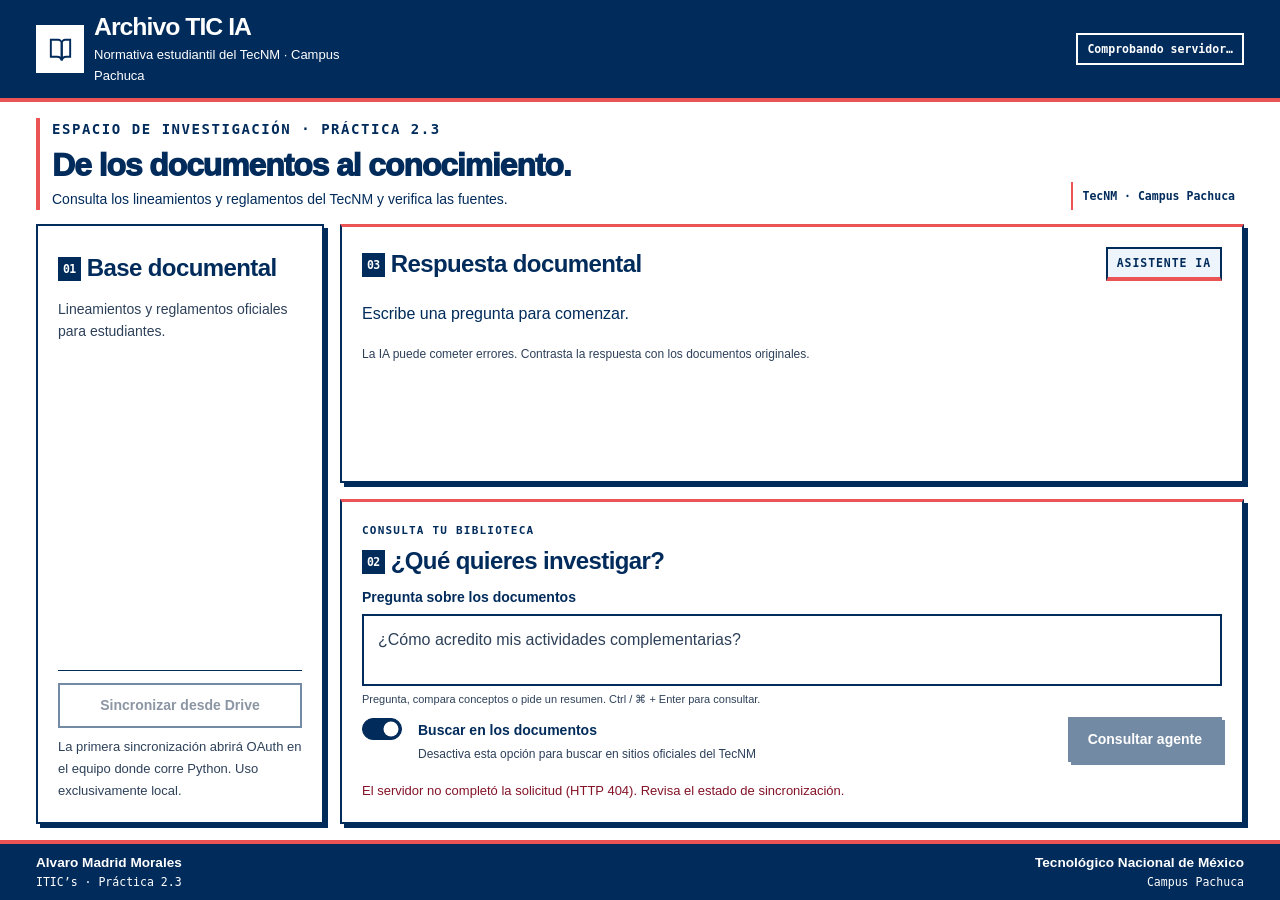
==== commit bed16d47: "Enable official TecNM web search mode" ====
--- a/index.html
+++ b/index.html
@@ -47,7 +47,7 @@
           <label class="form-label" for="question">Pregunta sobre los documentos</label>
           <textarea class="form-control" id="question" rows="4" maxlength="3000" aria-describedby="question-help" placeholder="¿Cómo acredito mis actividades complementarias?" required></textarea>
           <p id="question-help" class="field-hint">Pregunta, compara conceptos o pide un resumen. <span>Ctrl / ⌘ + Enter para consultar.</span></p>
-          <div class="query-actions"><div class="form-check form-switch"><input id="use-search" class="form-check-input" type="checkbox" role="switch" aria-describedby="search-help" checked disabled><label class="form-check-label" for="use-search">Buscar en los documentos</label><p id="search-help">Normativa estudiantil</p></div><button class="btn btn-primary" type="button" id="ask" disabled>Consultar agente</button></div>
+          <div class="query-actions"><div class="form-check form-switch"><input id="use-search" class="form-check-input" type="checkbox" role="switch" aria-describedby="search-help" checked><label class="form-check-label" for="use-search">Buscar en los documentos</label><p id="search-help">Desactiva esta opción para buscar en sitios oficiales del TecNM</p></div><button class="btn btn-primary" type="button" id="ask" disabled>Consultar agente</button></div>
           <div id="message" role="status" class="small mt-3" aria-live="polite"></div>
         </div></section>
       </div>
@@ -63,4 +63,3 @@
   <script type="module" src="/assets/js/app.js"></script>
 </body>
 </html>
-
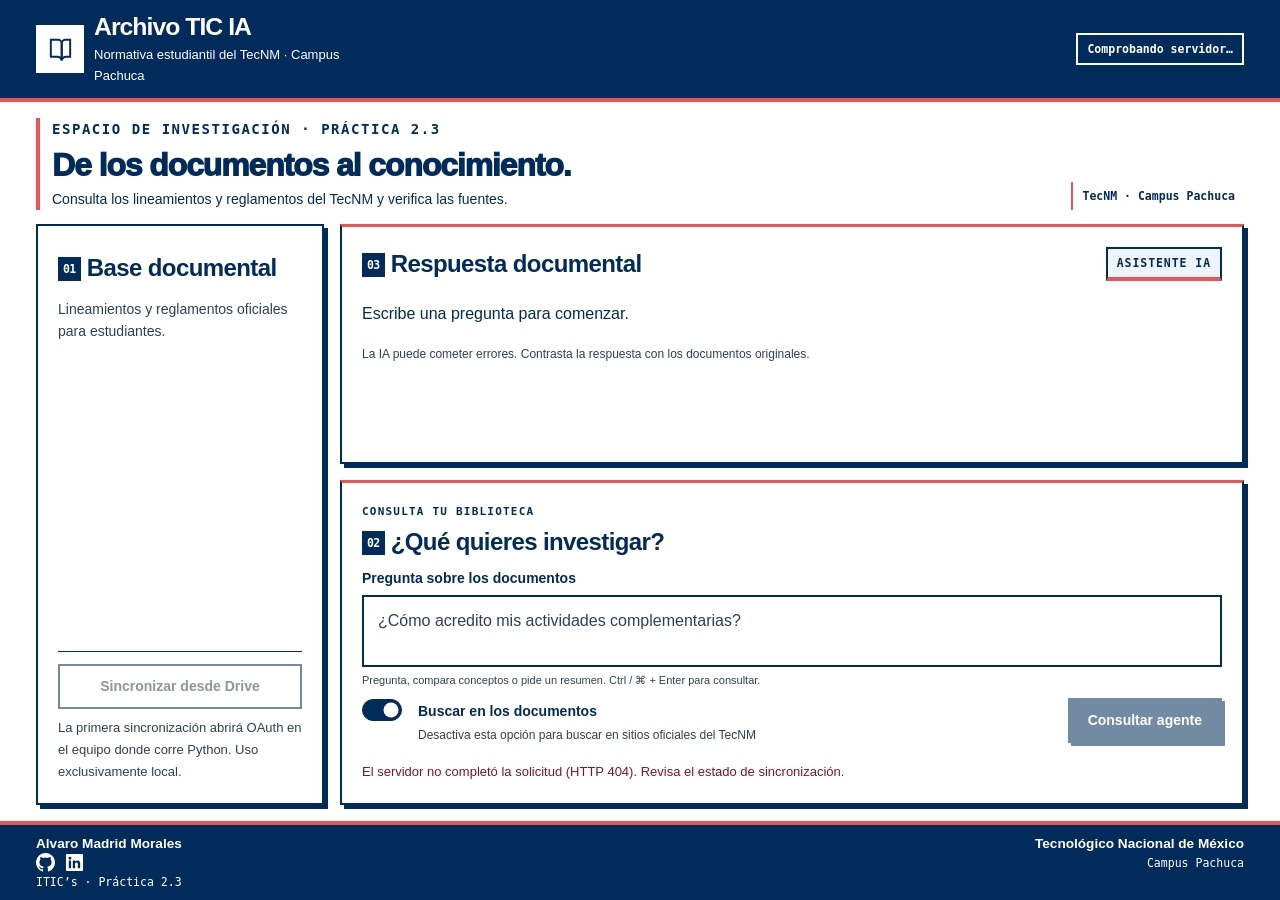
==== commit 33755c3e: "Add GitHub and LinkedIn profile links" ====
--- a/index.html
+++ b/index.html
@@ -55,7 +55,15 @@
   </main>
   <footer class="site-footer">
     <div class="container footer-inner">
-      <div class="footer-credit"><strong>Alvaro Madrid Morales</strong><span>ITIC’s · Práctica 2.3</span></div>
+      <div class="footer-credit"><strong>Alvaro Madrid Morales</strong>
+        <div style="display:flex;gap:.65rem">
+          <a href="https://github.com/Metrasta214" aria-label="GitHub de Alvaro Madrid Morales" title="GitHub" style="color:inherit">
+            <svg aria-hidden="true" width="19" height="19" viewBox="0 0 16 16" fill="currentColor"><path d="M8 0a8 8 0 0 0-2.53 15.59c.4.07.55-.17.55-.38v-1.49c-2.23.49-2.7-.95-2.7-.95-.36-.92-.89-1.17-.89-1.17-.73-.5.06-.49.06-.49.8.06 1.23.82 1.23.82.71 1.23 1.87.87 2.33.67.07-.52.28-.87.51-1.07-1.78-.2-3.65-.89-3.65-3.95 0-.87.31-1.59.82-2.15-.08-.2-.36-1.02.08-2.12 0 0 .67-.21 2.2.82a7.55 7.55 0 0 1 4 0c1.53-1.03 2.2-.82 2.2-.82.44 1.1.16 1.92.08 2.12.51.56.82 1.28.82 2.15 0 3.07-1.87 3.75-3.66 3.95.29.25.54.74.54 1.49v2.19c0 .21.15.46.55.38A8 8 0 0 0 8 0Z"/></svg>
+          </a>
+          <a href="https://www.linkedin.com/in/alvaro-madrid-morales-506532318" aria-label="LinkedIn de Alvaro Madrid Morales" title="LinkedIn" style="color:inherit">
+            <svg aria-hidden="true" width="19" height="19" viewBox="0 0 20 20" fill="currentColor"><path d="M2 1h16a1 1 0 0 1 1 1v16a1 1 0 0 1-1 1H2a1 1 0 0 1-1-1V2a1 1 0 0 1 1-1Zm3.2 3a1.5 1.5 0 1 0 0 3 1.5 1.5 0 0 0 0-3ZM4 8v8h2.4V8H4Zm4.2 0v8h2.4v-4.3c0-2 2.9-2.2 2.9 0V16H16v-5c0-3.2-3.5-4-5.4-2v-1H8.2Z" fill-rule="evenodd"/></svg>
+          </a>
+        </div><span>ITIC’s · Práctica 2.3</span></div>
       <div class="footer-institution"><strong>Tecnológico Nacional de México</strong><span>Campus Pachuca</span></div>
     </div>
   </footer>
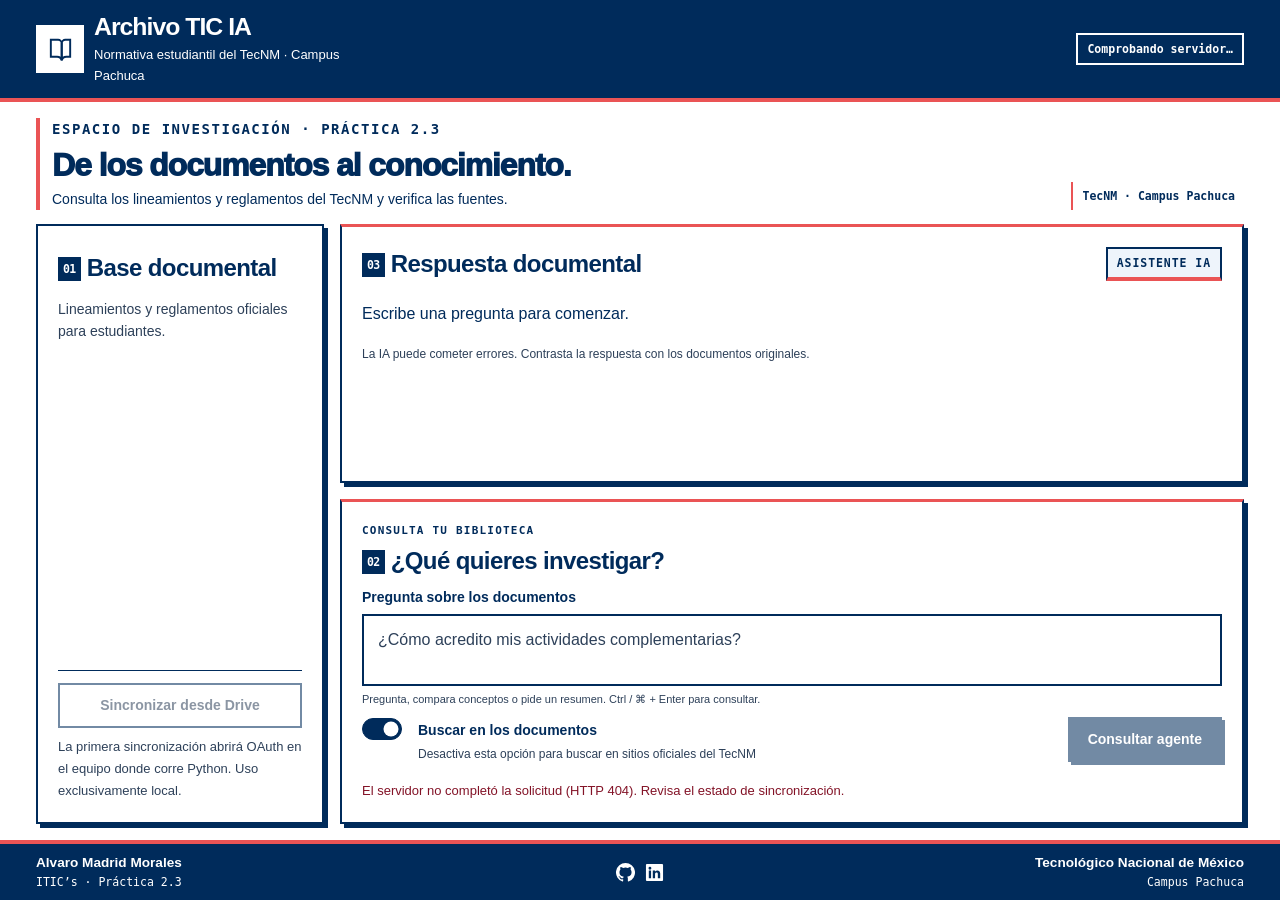
==== commit 8aeceb70: "Center social links in footer" ====
--- a/index.html
+++ b/index.html
@@ -55,15 +55,15 @@
   </main>
   <footer class="site-footer">
     <div class="container footer-inner">
-      <div class="footer-credit"><strong>Alvaro Madrid Morales</strong>
-        <div style="display:flex;gap:.65rem">
+      <div class="footer-credit"><strong>Alvaro Madrid Morales</strong><span>ITIC’s · Práctica 2.3</span></div>
+      <div class="footer-social">
           <a href="https://github.com/Metrasta214" aria-label="GitHub de Alvaro Madrid Morales" title="GitHub" style="color:inherit">
             <svg aria-hidden="true" width="19" height="19" viewBox="0 0 16 16" fill="currentColor"><path d="M8 0a8 8 0 0 0-2.53 15.59c.4.07.55-.17.55-.38v-1.49c-2.23.49-2.7-.95-2.7-.95-.36-.92-.89-1.17-.89-1.17-.73-.5.06-.49.06-.49.8.06 1.23.82 1.23.82.71 1.23 1.87.87 2.33.67.07-.52.28-.87.51-1.07-1.78-.2-3.65-.89-3.65-3.95 0-.87.31-1.59.82-2.15-.08-.2-.36-1.02.08-2.12 0 0 .67-.21 2.2.82a7.55 7.55 0 0 1 4 0c1.53-1.03 2.2-.82 2.2-.82.44 1.1.16 1.92.08 2.12.51.56.82 1.28.82 2.15 0 3.07-1.87 3.75-3.66 3.95.29.25.54.74.54 1.49v2.19c0 .21.15.46.55.38A8 8 0 0 0 8 0Z"/></svg>
           </a>
           <a href="https://www.linkedin.com/in/alvaro-madrid-morales-506532318" aria-label="LinkedIn de Alvaro Madrid Morales" title="LinkedIn" style="color:inherit">
             <svg aria-hidden="true" width="19" height="19" viewBox="0 0 20 20" fill="currentColor"><path d="M2 1h16a1 1 0 0 1 1 1v16a1 1 0 0 1-1 1H2a1 1 0 0 1-1-1V2a1 1 0 0 1 1-1Zm3.2 3a1.5 1.5 0 1 0 0 3 1.5 1.5 0 0 0 0-3ZM4 8v8h2.4V8H4Zm4.2 0v8h2.4v-4.3c0-2 2.9-2.2 2.9 0V16H16v-5c0-3.2-3.5-4-5.4-2v-1H8.2Z" fill-rule="evenodd"/></svg>
           </a>
-        </div><span>ITIC’s · Práctica 2.3</span></div>
+        </div>
       <div class="footer-institution"><strong>Tecnológico Nacional de México</strong><span>Campus Pachuca</span></div>
     </div>
   </footer>
--- a/assets/css/brutalista.css
+++ b/assets/css/brutalista.css
@@ -107,12 +107,13 @@
   background:var(--content); color:var(--surface);
 }
 .brutal .footer-inner {
-  display:grid; grid-template-columns:minmax(0,1fr) minmax(0,1fr);
+  display:grid; grid-template-columns:minmax(0,1fr) auto minmax(0,1fr); align-items:center;
   gap:8px 20px; padding-block:10px;
 }
 .brutal .footer-inner strong { display:block; font:700 .85rem/1.3 Arial,sans-serif; }
 .brutal .footer-inner span { display:block; margin:3px 0 0; font:400 .72rem/1.3 var(--mono); }
 .brutal .footer-institution { text-align:right; }
+.brutal .footer-social { display:flex; justify-self:center; gap:.65rem; }
 @media (max-width:30rem) {
   .brutal .footer-inner { grid-template-columns:minmax(0,1fr); gap:5px; padding-block:7px; }
   .brutal .footer-institution { text-align:left; }
